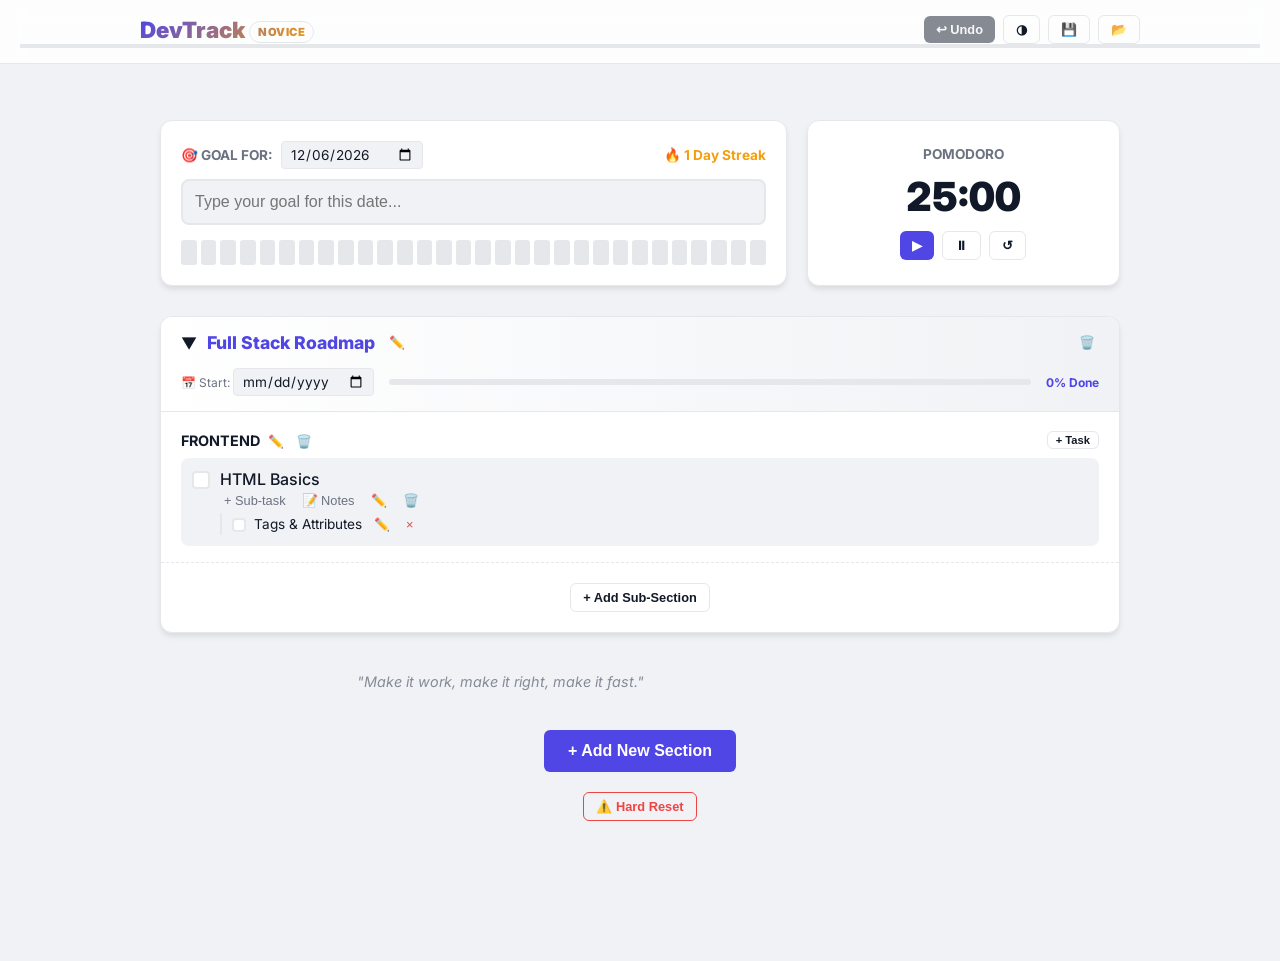
==== index.html @ cfd08320 "Rename checklist.html to index.html" ====
<!DOCTYPE html>
<html lang="en">
<head>
    <meta charset="UTF-8">
    <meta name="viewport" content="width=device-width, initial-scale=1.0">
    <title>DevTrack Ultimate v11</title>
    <link href="https://fonts.googleapis.com/css2?family=Inter:wght@300;400;500;700;900&display=swap" rel="stylesheet">
    <style>
        :root {
            --bg: #f0f2f5; --surface: #ffffff; --surface-glass: rgba(255, 255, 255, 0.85);
            --text: #111827; --text-sub: #6b7280; --border: #e5e7eb;
            --primary: #4f46e5; --accent: #f59e0b; --success: #10b981; --danger: #ef4444;
            --shadow-md: 0 4px 6px -1px rgba(0, 0, 0, 0.1);
            --heat-0: #e5e7eb; --heat-1: #c7d2fe; --heat-2: #818cf8; --heat-3: #6366f1; --heat-4: #312e81;
        }
        [data-theme="dark"] {
            --bg: #0f172a; --surface: #1e293b; --surface-glass: rgba(30, 41, 59, 0.85);
            --text: #f1f5f9; --text-sub: #94a3b8; --border: #334155; --primary: #818cf8; --accent: #fbbf24;
            --heat-0: #1e293b; --heat-1: #1e3a8a; --heat-2: #3730a3; --heat-3: #6366f1; --heat-4: #818cf8;
        }

        * { box-sizing: border-box; outline: none; }
        body { font-family: 'Inter', sans-serif; background-color: var(--bg); color: var(--text); margin: 0; padding-top: 110px; padding-bottom: 80px; transition: 0.3s; }

        /* HEADER */
        .header-container {
            position: fixed; top: 0; left: 0; right: 0; background: var(--surface-glass);
            backdrop-filter: blur(12px); -webkit-backdrop-filter: blur(12px);
            border-bottom: 1px solid var(--border); z-index: 1000; padding: 15px 20px;
        }
        .header-inner { max-width: 1000px; margin: 0 auto; display: flex; justify-content: space-between; align-items: center; }
        h1 { margin: 0; font-size: 1.4rem; font-weight: 900; background: linear-gradient(135deg, var(--primary), var(--accent)); -webkit-background-clip: text; -webkit-text-fill-color: transparent; }
        
        .rank-badge { font-size: 0.7rem; vertical-align: middle; border: 1px solid var(--border); padding: 3px 8px; border-radius: 12px; color: var(--text); text-transform: uppercase; letter-spacing: 0.5px; }

        /* DASHBOARD */
        .container { max-width: 1000px; margin: 0 auto; padding: 0 20px; }
        .dashboard-grid { display: grid; grid-template-columns: 2fr 1fr; gap: 20px; margin-bottom: 30px; margin-top: 10px; }
        .card { background: var(--surface); border-radius: 12px; padding: 20px; box-shadow: var(--shadow-md); border: 1px solid var(--border); }
        
        /* Heatmap */
        .heatmap-grid { display: flex; gap: 4px; margin-top: 15px; height: 25px; align-items: flex-end; }
        .heat-cell { flex: 1; border-radius: 3px; background: var(--heat-0); height: 100%; transition: 0.3s; position: relative; }
        .heat-cell:hover::after { content: attr(data-tooltip); position: absolute; bottom: 30px; left: 50%; transform: translateX(-50%); background: var(--text); color: var(--bg); padding: 4px 8px; font-size: 0.7rem; border-radius: 4px; white-space: nowrap; }

        .focus-input { width: 100%; padding: 12px; border: 2px solid var(--border); border-radius: 8px; background: var(--bg); color: var(--text); font-size: 1rem; transition: 0.3s; }
        .focus-input:focus { border-color: var(--primary); }

        /* Timer */
        .timer-display { font-size: 2.5rem; font-weight: 900; text-align: center; color: var(--text); margin: 10px 0; font-variant-numeric: tabular-nums; }
        .timer-controls { display: flex; justify-content: center; gap: 8px; }

        /* LIST STYLES */
        .section-card { background: var(--surface); border-radius: 12px; margin-bottom: 20px; box-shadow: var(--shadow-md); border: 1px solid var(--border); overflow: hidden; animation: slideUp 0.4s ease; }
        .section-header { padding: 15px 20px; background: linear-gradient(to right, var(--surface), var(--bg)); border-bottom: 1px solid var(--border); display: flex; flex-direction: column; gap: 10px; }
        .section-title { font-size: 1.1rem; font-weight: 800; color: var(--primary); }
        
        .section-stats { display: flex; justify-content: space-between; align-items: center; font-size: 0.75rem; color: var(--text-sub); margin-top: 5px; }
        .mini-progress-track { flex: 1; height: 6px; background: var(--border); margin: 0 15px; border-radius: 4px; overflow: hidden; }
        .mini-progress-fill { height: 100%; background: var(--primary); width: 0%; transition: width 0.4s; }

        .subsection-block { padding: 0 20px; margin-bottom: 10px; border-bottom: 1px dashed var(--border); padding-bottom: 10px; }
        .subsection-header { display: flex; justify-content: space-between; align-items: center; padding: 8px 0; }
        .subsection-title { font-weight: 700; font-size: 0.9rem; text-transform: uppercase; color: var(--text); }

        .task-item { background: var(--bg); border-radius: 8px; padding: 10px; margin-bottom: 6px; border: 1px solid transparent; transition: 0.2s; }
        .task-item:hover { border-color: var(--primary); background: var(--surface); }
        .task-main-row { display: flex; align-items: flex-start; gap: 10px; }
        
        .subtask-container { margin-left: 28px; margin-top: 5px; border-left: 2px solid var(--border); padding-left: 10px; }
        .subtask-item { display: flex; align-items: center; gap: 8px; padding: 3px 0; font-size: 0.85rem; }

        /* Controls */
        .btn { border: none; padding: 6px 12px; border-radius: 6px; cursor: pointer; font-weight: 600; font-size: 0.8rem; transition: 0.2s; }
        .btn:hover { transform: translateY(-1px); }
        .btn-primary { background: var(--primary); color: white; }
        .btn-outline { background: transparent; border: 1px solid var(--border); color: var(--text); }
        .btn-undo { background: var(--text); color: var(--bg); }
        .tool-btn { cursor: pointer; background: none; border: none; color: var(--text-sub); padding: 0 4px; font-size: 0.8rem; }
        .tool-btn:hover { color: var(--primary); }
        
        .checkbox { min-width: 18px; height: 18px; border: 2px solid var(--border); border-radius: 4px; cursor: pointer; display: flex; align-items: center; justify-content: center; background: var(--surface); margin-top: 2px; }
        .checkbox.checked { background: var(--success); border-color: var(--success); }
        .checkbox.checked::after { content: '✔'; color: white; font-size: 10px; }
        
        .date-picker { background: var(--bg); border: 1px solid var(--border); color: var(--text); padding: 4px 8px; border-radius: 4px; font-size: 0.85rem; cursor: pointer; font-family: inherit; }
        .notes-box { width: 100%; background: var(--text); color: var(--bg); padding: 8px; border-radius: 6px; margin-top: 5px; display: none; font-family: monospace; font-size: 0.85rem; }
        .completed .text-content { text-decoration: line-through; opacity: 0.6; }
        
        /* Utils */
        .progress-track { width: 100%; height: 4px; background: var(--border); margin-top: 0; }
        .progress-fill { height: 100%; background: linear-gradient(90deg, var(--primary), var(--accent)); width: 0%; transition: width 0.5s; }
        #confetti-canvas { position: fixed; top: 0; left: 0; pointer-events: none; z-index: 9999; }
        #toast { position: fixed; bottom: 20px; right: 20px; background: var(--text); color: var(--bg); padding: 10px 20px; border-radius: 8px; display: none; z-index: 2000; }
        .quote-area { text-align: center; font-style: italic; color: var(--text-sub); font-size: 0.9rem; margin: 40px 0; opacity: 0.8; }
        @keyframes slideUp { from { transform: translateY(10px); opacity: 0; } to { opacity: 1; transform: translateY(0); } }
        @media (max-width: 700px) { .dashboard-grid { grid-template-columns: 1fr; } }
    </style>
</head>
<body>

    <canvas id="confetti-canvas"></canvas>
    <div id="toast">Saved!</div>

    <div class="header-container">
        <div class="header-inner">
            <h1>DevTrack <span class="rank-badge" id="rank-badge">Novice</span></h1>
            <div style="display:flex; gap:8px; align-items:center;">
                <button class="btn btn-undo" onclick="undoAction()" id="undo-btn" style="opacity:0.5; pointer-events:none;">↩ Undo</button>
                <button class="btn btn-outline" onclick="toggleTheme()">◑</button>
                <button class="btn btn-outline" onclick="exportData()">💾</button>
                <label class="btn btn-outline" style="cursor:pointer">📂 <input type="file" style="display:none" onchange="importData(this)"></label>
            </div>
        </div>
        <div class="progress-track"><div class="progress-fill" id="global-progress"></div></div>
    </div>

    <div class="container">
        <div class="dashboard-grid">
            <div class="card">
                <div style="display:flex; justify-content:space-between; align-items:center; margin-bottom:10px;">
                    <div style="display:flex; align-items:center; gap:8px;">
                        <span style="font-weight:bold; color:var(--text-sub); font-size:0.85rem;">🎯 GOAL FOR:</span>
                        <input type="date" id="daily-date" class="date-picker" onchange="updateDailyDate(this.value)">
                    </div>
                    <span id="streak-display" style="color:var(--accent); font-weight:bold; font-size:0.85rem;">🔥 0 Days</span>
                </div>
                <input type="text" id="daily-goal" class="focus-input" placeholder="Type your goal for this date..." oninput="saveDaily()">
                <div class="heatmap-grid" id="heatmap"></div>
            </div>
            
            <div class="card" style="text-align:center; display:flex; flex-direction:column; justify-content:center;">
                <div style="font-weight:bold; color:var(--text-sub); font-size:0.85rem;">POMODORO</div>
                <div class="timer-display" id="timer-display">25:00</div>
                <div class="timer-controls">
                    <button class="btn btn-primary" onclick="startTimer()">▶</button>
                    <button class="btn btn-outline" onclick="pauseTimer()">⏸</button>
                    <button class="btn btn-outline" onclick="resetTimer()">↺</button>
                </div>
            </div>
        </div>
    </div>

    <div class="container" id="app"></div>

    <div class="container quote-area" id="quote-display"></div>

    <div class="container" style="text-align: center; margin-bottom: 60px;">
        <button class="btn btn-primary" style="padding: 12px 24px; font-size: 1rem;" onclick="addSection()">+ Add New Section</button>
        <br><br>
        <button class="btn btn-outline" style="color:var(--danger); border-color:var(--danger);" onclick="resetAll()">⚠️ Hard Reset</button>
    </div>

    <script>
        // --- DATA & STATE ---
        const initialData = [{ id: 1, title: "Full Stack Roadmap", startDate: "", collapsed: false, subsections: [{ id: 101, title: "Frontend", tasks: [{ id: 1001, text: "HTML Basics", completed: false, notes: "", subtasks: [{ id: 10001, text: "Tags & Attributes", completed: false }] }] }] }];
        const quotes = ["Code is like humor. When you have to explain it, it’s bad.", "Fix the cause, not the symptom.", "Make it work, make it right, make it fast.", "Simplicity is the soul of efficiency.", "Experience is the name everyone gives to their mistakes."];
        
        let data = JSON.parse(localStorage.getItem('dt_v11_data')) || initialData;
        // Daily object now stores 'date' as the currently selected date for the goal
        let daily = JSON.parse(localStorage.getItem('dt_v11_daily')) || { goal: "", date: "", streak: 0, lastVisit: "" };
        let historyStack = [];
        let darkMode = localStorage.getItem('dt_v11_theme') === 'dark';

        // --- CORE FUNCTIONS ---
        const save = () => { localStorage.setItem('dt_v11_data', JSON.stringify(data)); render(); };
        const saveState = () => { if(historyStack.length>20) historyStack.shift(); historyStack.push(JSON.parse(JSON.stringify(data))); updateUndo(); };
        const undoAction = () => { if(historyStack.length===0)return; data=historyStack.pop(); save(); updateUndo(); showToast("Undone"); };
        const updateUndo = () => { const b=document.getElementById('undo-btn'); b.style.opacity=historyStack.length>0?'1':'0.5'; b.style.pointerEvents=historyStack.length>0?'auto':'none'; };
        const linkify = (t) => t.replace(/(https?:\/\/[^\s]+)/g, '<a href="$1" target="_blank" style="color:var(--primary);text-decoration:underline;">link</a>');
        const showToast = (m) => { const t=document.getElementById('toast'); t.innerText=m; t.style.display='block'; setTimeout(()=>t.style.display='none',2000); };

        // --- RENDER ENGINE ---
        function render() {
            const app = document.getElementById('app'); app.innerHTML = '';
            let globalTotal = 0, globalDone = 0;
            const heatmapCounts = {};

            data.forEach((sec, sI) => {
                let secTotal = 0, secDone = 0;
                const countItem = (item, isGlobal) => {
                    if(isGlobal) { globalTotal++; if(item.completed) globalDone++; }
                    secTotal++; if(item.completed) secDone++;
                    if(item.completed && item.completedDate) {
                        const d = new Date(item.completedDate).toDateString();
                        heatmapCounts[d] = (heatmapCounts[d]||0)+1; 
                    }
                };

                // Calc Stats
                sec.subsections.forEach(sub => {
                    sub.tasks.forEach(task => {
                        countItem(task, true);
                        if(task.subtasks) task.subtasks.forEach(st => countItem(st, true));
                    });
                });
                const secPct = secTotal === 0 ? 0 : Math.round((secDone/secTotal)*100);

                // Build HTML
                const secDiv = document.createElement('div'); secDiv.className = 'section-card';
                secDiv.innerHTML = `
                    <div class="section-header">
                        <div style="display:flex; justify-content:space-between; align-items:center;">
                            <div style="display:flex; gap:10px; align-items:center; cursor:pointer;" onclick="toggleCollapse(${sI})">
                                <span>${sec.collapsed?'▶':'▼'}</span> <span class="section-title">${sec.title}</span> <button class="tool-btn" onclick="event.stopPropagation(); editSection(${sI})">✏️</button>
                            </div>
                            <button class="tool-btn" style="color:var(--danger)" onclick="deleteSection(${sI})">🗑️</button>
                        </div>
                        <div class="section-stats">
                            <span>📅 Start: <input type="date" class="date-picker" value="${sec.startDate||''}" onchange="updateSectionDate(${sI},this.value)"></span>
                            <div class="mini-progress-track"><div class="mini-progress-fill" style="width:${secPct}%"></div></div>
                            <span style="font-weight:bold; color:var(--primary);">${secPct}% Done</span>
                        </div>
                    </div>`;
                
                if(!sec.collapsed) {
                    const content = document.createElement('div'); content.style.padding="10px 0";
                    sec.subsections.forEach((sub, subI) => {
                        const subDiv = document.createElement('div'); subDiv.className='subsection-block';
                        subDiv.innerHTML = `<div class="subsection-header">
                            <div><span class="subsection-title">${sub.title}</span> <button class="tool-btn" onclick="editSub(${sI},${subI})">✏️</button> <button class="tool-btn" style="color:var(--danger)" onclick="deleteSub(${sI},${subI})">🗑️</button></div>
                            <button class="btn btn-outline" style="padding:2px 8px; font-size:0.7rem;" onclick="addTask(${sI},${subI})">+ Task</button>
                        </div>`;
                        
                        sub.tasks.forEach((task, tI) => {
                            const taskDiv = document.createElement('div'); taskDiv.className = `task-item ${task.completed?'completed':''}`;
                            let html = `<div class="task-main-row">
                                <div class="checkbox ${task.completed?'checked':''}" onclick="toggleTask(${sI},${subI},${tI})"></div>
                                <div style="flex:1">
                                    <div class="text-content" style="font-weight:500;">${linkify(task.text)}</div>
                                    <div style="font-size:0.75rem; margin-top:4px; display:flex; gap:8px;">
                                        <button class="tool-btn" onclick="addSubTask(${sI},${subI},${tI})">+ Sub-task</button>
                                        <button class="tool-btn" onclick="toggleNote(${sI},${subI},${tI})">📝 Notes</button>
                                        <button class="tool-btn" onclick="editTask(${sI},${subI},${tI})">✏️</button>
                                        <button class="tool-btn" style="color:var(--danger)" onclick="deleteTask(${sI},${subI},${tI})">🗑️</button>
                                    </div>
                                    <textarea id="note-${sI}-${subI}-${tI}" class="notes-box" oninput="saveNote(${sI},${subI},${tI},this.value)">${task.notes||''}</textarea>
                                </div>
                            </div>`;
                            
                            if(task.subtasks && task.subtasks.length > 0) {
                                html += `<div class="subtask-container">`;
                                task.subtasks.forEach((st, stI) => {
                                    html += `<div class="subtask-item ${st.completed?'completed':''}">
                                        <div class="checkbox ${st.completed?'checked':''}" style="min-width:14px; height:14px;" onclick="toggleSubTask(${sI},${subI},${tI},${stI})"></div>
                                        <span class="text-content">${linkify(st.text)}</span>
                                        <button class="tool-btn" onclick="editSubTask(${sI},${subI},${tI},${stI})">✏️</button>
                                        <button class="tool-btn" style="color:var(--danger)" onclick="deleteSubTask(${sI},${subI},${tI},${stI})">×</button>
                                    </div>`;
                                });
                                html += `</div>`;
                            }
                            taskDiv.innerHTML = html; subDiv.appendChild(taskDiv);
                        });
                        content.appendChild(subDiv);
                    });
                    content.innerHTML += `<div style="text-align:center; padding:10px;"><button class="btn btn-outline" onclick="addSub(${sI})">+ Add Sub-Section</button></div>`;
                    secDiv.appendChild(content);
                }
                app.appendChild(secDiv);
            });

            const pct = globalTotal===0?0:Math.round((globalDone/globalTotal)*100);
            document.getElementById('global-progress').style.width = `${pct}%`;
            const ranks = ["Novice", "Apprentice", "Developer", "Engineer", "Tech Lead"];
            document.getElementById('rank-badge').innerText = ranks[Math.floor((pct/101)*5)] || "Novice";
            renderHeatmap(heatmapCounts);
        }

        // --- ACTIONS ---
        const addSection = () => { const t=prompt("Section:"); if(t){ saveState(); data.push({id:Date.now(), title:t, startDate:"", collapsed:false, subsections:[]}); save(); }};
        const editSection = (i) => { const t=prompt("Rename:", data[i].title); if(t){ saveState(); data[i].title=t; save(); }};
        const deleteSection = (i) => { if(confirm("Delete?")){ saveState(); data.splice(i,1); save(); }};
        const updateSectionDate = (i,v) => { data[i].startDate=v; save(); };
        const toggleCollapse = (i) => { data[i].collapsed=!data[i].collapsed; save(); };
        const addSub = (i) => { const t=prompt("Sub-Section:"); if(t){ saveState(); data[i].subsections.push({id:Date.now(), title:t, tasks:[]}); save(); }};
        const editSub = (i,j) => { const t=prompt("Rename:", data[i].subsections[j].title); if(t){ saveState(); data[i].subsections[j].title=t; save(); }};
        const deleteSub = (i,j) => { if(confirm("Delete?")){ saveState(); data[i].subsections.splice(j,1); save(); }};
        const addTask = (i,j) => { const t=prompt("Task:"); if(t){ saveState(); data[i].subsections[j].tasks.push({id:Date.now(), text:t, completed:false, notes:"", subtasks:[]}); save(); }};
        const editTask = (i,j,k) => { const t=prompt("Rename:", data[i].subsections[j].tasks[k].text); if(t){ saveState(); data[i].subsections[j].tasks[k].text=t; save(); }};
        const deleteTask = (i,j,k) => { if(confirm("Delete?")){ saveState(); data[i].subsections[j].tasks.splice(k,1); save(); }};
        const toggleTask = (i,j,k) => { saveState(); const t=data[i].subsections[j].tasks[k]; t.completed=!t.completed; t.completedDate=t.completed?new Date().toISOString():null; if(t.completed)fireConfetti(); save(); };
        const addSubTask = (i,j,k) => { const t=prompt("Sub-Task:"); if(t){ saveState(); if(!data[i].subsections[j].tasks[k].subtasks) data[i].subsections[j].tasks[k].subtasks=[]; data[i].subsections[j].tasks[k].subtasks.push({id:Date.now(), text:t, completed:false}); save(); }};
        const editSubTask = (i,j,k,l) => { const t=prompt("Rename:", data[i].subsections[j].tasks[k].subtasks[l].text); if(t){ saveState(); data[i].subsections[j].tasks[k].subtasks[l].text=t; save(); }};
        const deleteSubTask = (i,j,k,l) => { saveState(); data[i].subsections[j].tasks[k].subtasks.splice(l,1); save(); };
        const toggleSubTask = (i,j,k,l) => { saveState(); const st=data[i].subsections[j].tasks[k].subtasks[l]; st.completed=!st.completed; st.completedDate=st.completed?new Date().toISOString():null; if(st.completed)fireConfetti(); save(); };
        const toggleNote = (i,j,k) => { const n=document.getElementById(`note-${i}-${j}-${k}`); n.style.display=n.style.display==='block'?'none':'block'; };
        const saveNote = (i,j,k,v) => { data[i].subsections[j].tasks[k].notes=v; localStorage.setItem('dt_v11_data', JSON.stringify(data)); };

        // --- DAILY LOGIC FIX ---
        function initDaily() {
            // Set default date to Today IF it's empty
            if (!daily.date) {
                // YYYY-MM-DD format for input
                const now = new Date();
                daily.date = now.toISOString().split('T')[0]; 
            }
            
            // Check Streak
            const todayStr = new Date().toDateString();
            const yest = new Date(); yest.setDate(yest.getDate()-1);
            if (daily.lastVisit === yest.toDateString()) daily.streak++;
            else if (daily.lastVisit !== todayStr && daily.lastVisit !== "") daily.streak = 1; // Reset if skipped, but ignore fresh start
            else if (daily.streak === 0) daily.streak = 1; // First visit ever

            daily.lastVisit = todayStr;
            
            // Update DOM
            document.getElementById('daily-goal').value = daily.goal;
            document.getElementById('daily-date').value = daily.date; // Set input to stored date
            document.getElementById('streak-display').innerText = `🔥 ${daily.streak} Day Streak`;
            document.getElementById('quote-display').innerText = `"${quotes[Math.floor(Math.random()*quotes.length)]}"`;
            
            localStorage.setItem('dt_v11_daily', JSON.stringify(daily));
        }

        function saveDaily() { 
            daily.goal = document.getElementById('daily-goal').value; 
            localStorage.setItem('dt_v11_daily', JSON.stringify(daily)); 
        }

        function updateDailyDate(val) {
            daily.date = val;
            localStorage.setItem('dt_v11_daily', JSON.stringify(daily));
        }

        // --- TIMER & UTILS ---
        function renderHeatmap(counts) {
            const el=document.getElementById('heatmap'); el.innerHTML=''; const today=new Date();
            for(let i=29; i>=0; i--) {
                const d=new Date(); d.setDate(today.getDate()-i); const ds=d.toDateString(); const c=counts[ds]||0;
                const cell=document.createElement('div'); cell.className='heat-cell'; cell.style.background=`var(--heat-${Math.min(c,4)})`; cell.setAttribute('data-tooltip', `${ds}: ${c} items`); el.appendChild(cell);
            }
        }
        let timerInt, timeLeft=1500, isRun=false;
        const updateTimer=()=>{const m=Math.floor(timeLeft/60).toString().padStart(2,'0'), s=(timeLeft%60).toString().padStart(2,'0'); document.getElementById('timer-display').innerText=`${m}:${s}`; document.title=isRun?`(${m}:${s})`:"DevTrack";};
        const startTimer=()=>{if(isRun)return;isRun=true;timerInt=setInterval(()=>{timeLeft--;updateTimer();if(timeLeft<=0){pauseTimer();alert("Time's Up!");timeLeft=1500;updateTimer();}},1000);};
        const pauseTimer=()=>{clearInterval(timerInt);isRun=false;updateTimer();};
        const resetTimer=()=>{pauseTimer();timeLeft=1500;updateTimer();};
        function fireConfetti(){
            const ctx=document.getElementById('confetti-canvas').getContext('2d'); let w=window.innerWidth,h=window.innerHeight,p=[];
            document.getElementById('confetti-canvas').width=w;document.getElementById('confetti-canvas').height=h;
            for(let i=0;i<40;i++)p.push({x:Math.random()*w,y:Math.random()*h-h,c:`hsl(${Math.random()*360},100%,50%)`,s:Math.random()*6+2,v:Math.random()*5+2});
            let o=1;function l(){ctx.clearRect(0,0,w,h);o-=0.02;p.forEach(a=>{a.y+=a.v;ctx.fillStyle=a.c;ctx.globalAlpha=o;ctx.fillRect(a.x,a.y,a.s,a.s)});if(o>0)requestAnimationFrame(l);else ctx.clearRect(0,0,w,h);}l();
        }
        const resetAll=()=>{if(confirm("Reset everything?")){localStorage.clear();location.reload();}};
        const exportData=()=>{const a=document.createElement("a");a.href="data:text/json;charset=utf-8,"+encodeURIComponent(JSON.stringify(data));a.download="devtrack_backup.json";a.click();};
        const importData=(el)=>{const r=new FileReader();r.onload=e=>{saveState();data=JSON.parse(e.target.result);save();alert("Imported!");};r.readAsText(el.files[0]);};
        const toggleTheme=()=>{darkMode=!darkMode;document.documentElement.setAttribute('data-theme',darkMode?'dark':'light');localStorage.setItem('dt_v11_theme',darkMode?'dark':'light');};
        if(darkMode)toggleTheme();

        initDaily(); render();
    </script>
</body>
</html>
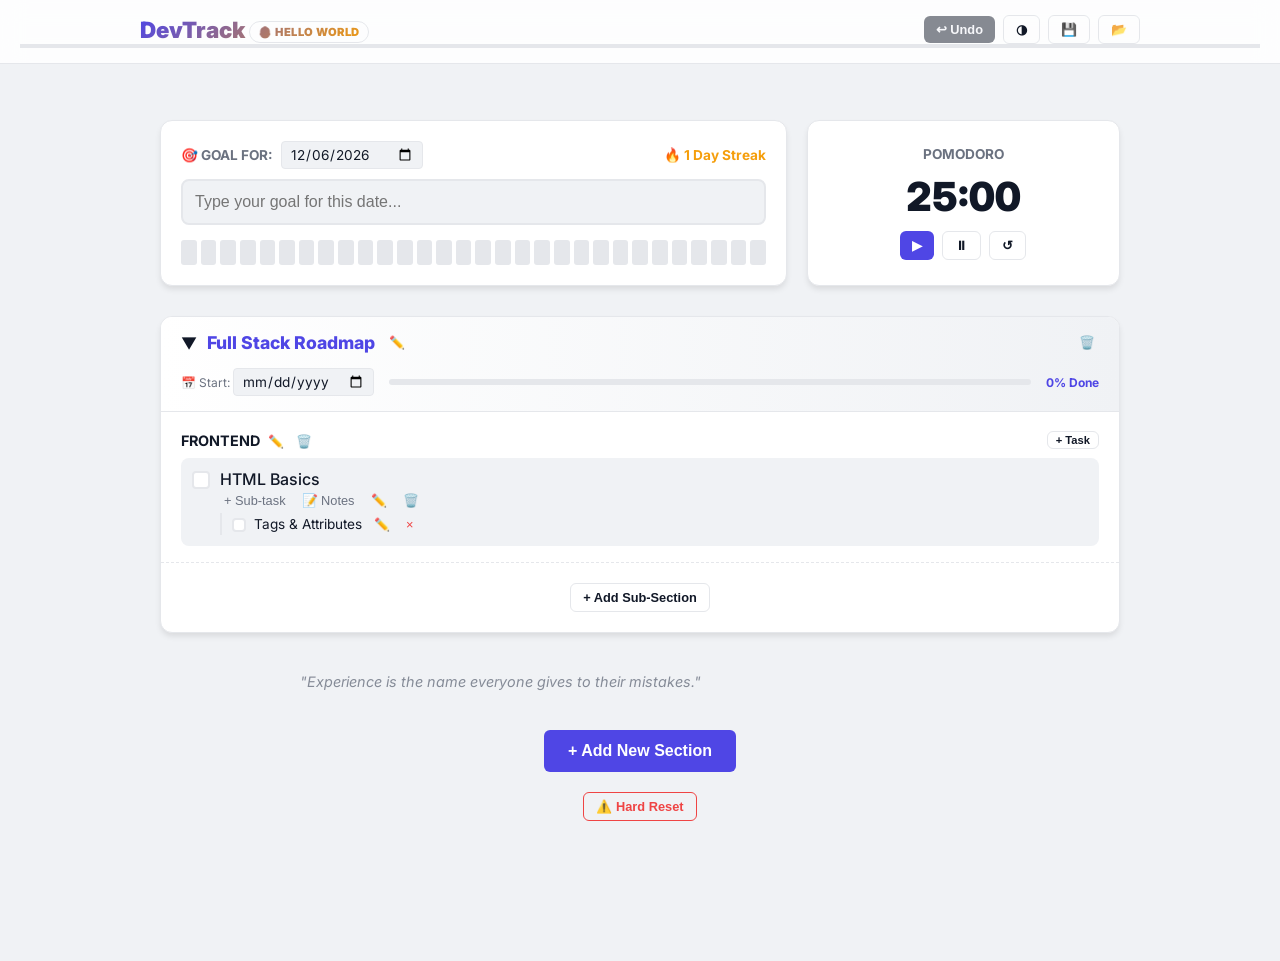
==== commit 379c05a3: "Update rank badges with new titles and emojis" ====
--- a/index.html
+++ b/index.html
@@ -262,8 +262,19 @@
 
             const pct = globalTotal===0?0:Math.round((globalDone/globalTotal)*100);
             document.getElementById('global-progress').style.width = `${pct}%`;
-            const ranks = ["Novice", "Apprentice", "Developer", "Engineer", "Tech Lead"];
-            document.getElementById('rank-badge').innerText = ranks[Math.floor((pct/101)*5)] || "Novice";
+            const ranks = [
+                "👶 Hello World",       // 0-9%
+                "💻 Script Kiddie",     // 10-19%
+                "🐛 Bug Hunter",        // 20-29%
+                "🛠️ Apprentice",        // 30-39%
+                "☕ Junior Dev",        // 40-49%
+                "🚀 Developer",         // 50-59%
+                "🔥 Senior Dev",        // 60-69%
+                "🏗️ Lead Engineer",     // 70-79%
+                "🏛️ System Architect",  // 80-89%
+                "👑 God Mode"           // 90-100%
+            ];
+            document.getElementById('rank-badge').innerText = ranks[Math.floor((pct/10))] || "👶 Hello World";
             renderHeatmap(heatmapCounts);
         }
 
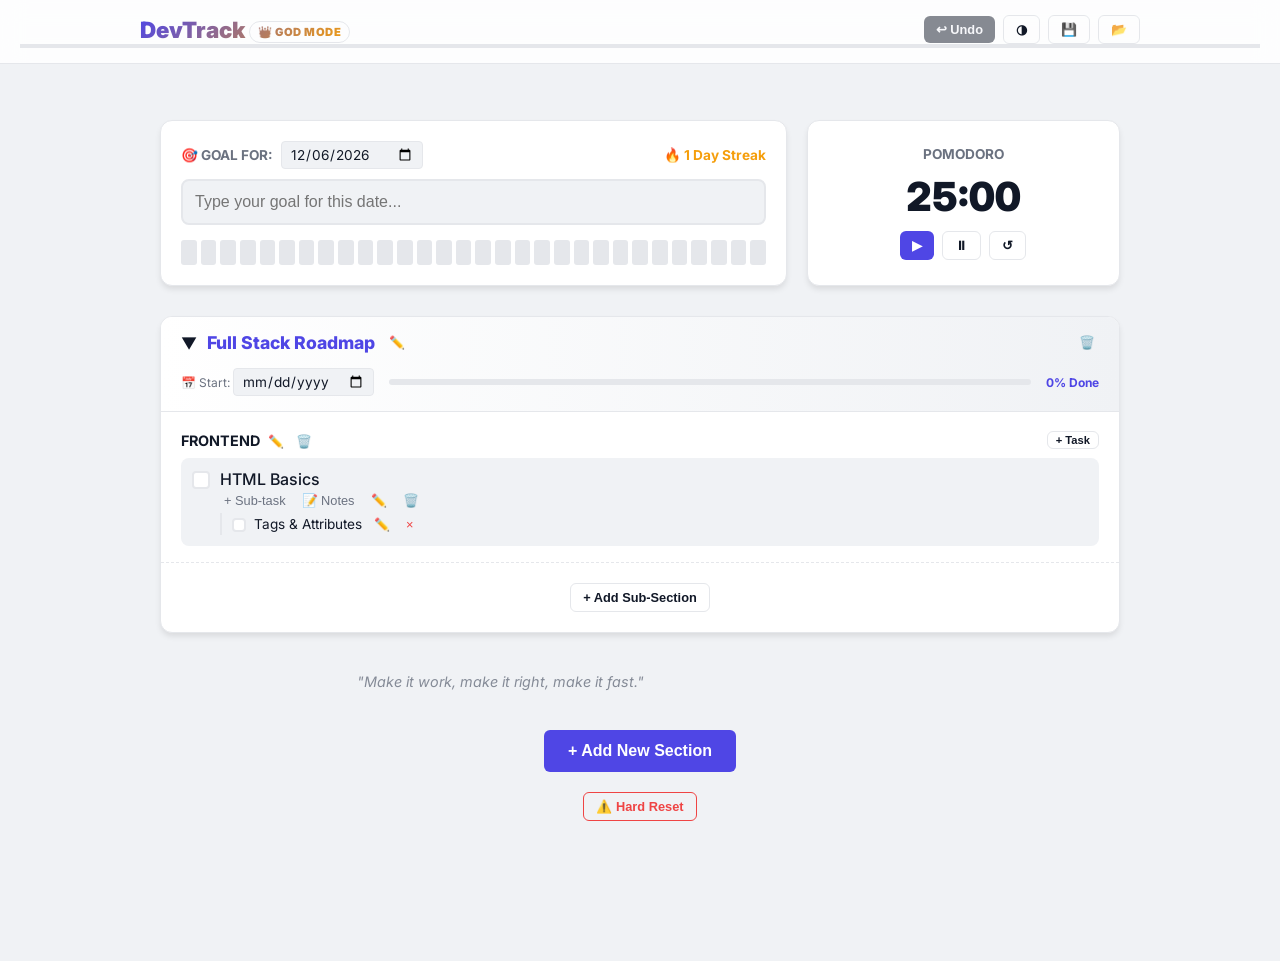
==== commit 29edb013: "Update rank labels and default value in index.html" ====
--- a/index.html
+++ b/index.html
@@ -263,18 +263,18 @@
             const pct = globalTotal===0?0:Math.round((globalDone/globalTotal)*100);
             document.getElementById('global-progress').style.width = `${pct}%`;
             const ranks = [
-                "👶 Hello World",       // 0-9%
-                "💻 Script Kiddie",     // 10-19%
-                "🐛 Bug Hunter",        // 20-29%
-                "🛠️ Apprentice",        // 30-39%
-                "☕ Junior Dev",        // 40-49%
+               "⚪ Init",              // 0-9%
+                "🔹 Script Kiddie",     // 10-19%
+                "👾 Bug Hunter",        // 20-29%
+                "⚡ Apprentice",        // 30-39%
+                "💠 Junior Dev",        // 40-49%
                 "🚀 Developer",         // 50-59%
                 "🔥 Senior Dev",        // 60-69%
-                "🏗️ Lead Engineer",     // 70-79%
-                "🏛️ System Architect",  // 80-89%
-                "👑 God Mode"           // 90-100%
+                "🏗️ Architect",         // 70-79%
+                "🌌 Lead Engineer",     // 80-89%
+                "👑 GOD MODE"           // 90-100%
             ];
-            document.getElementById('rank-badge').innerText = ranks[Math.floor((pct/10))] || "👶 Hello World";
+            document.getElementById('rank-badge').innerText = ranks[Math.floor((pct/10)), 9] || "⚪ Init";
             renderHeatmap(heatmapCounts);
         }
 
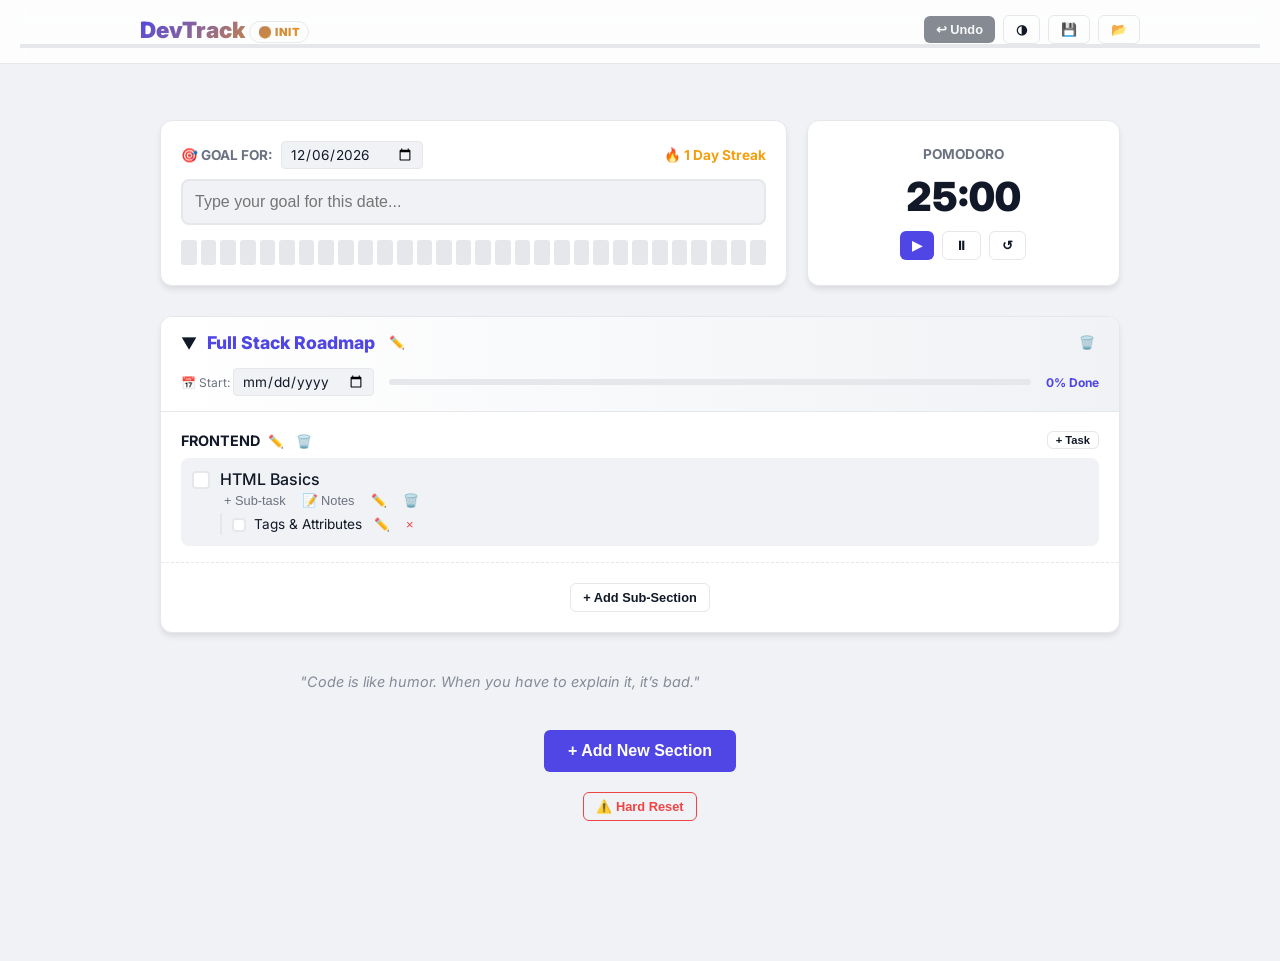
==== commit 30938451: "Fix rank badge calculation in index.html" ====
--- a/index.html
+++ b/index.html
@@ -263,7 +263,7 @@
             const pct = globalTotal===0?0:Math.round((globalDone/globalTotal)*100);
             document.getElementById('global-progress').style.width = `${pct}%`;
             const ranks = [
-               "⚪ Init",              // 0-9%
+                "⚪ Init",              // 0-9%
                 "🔹 Script Kiddie",     // 10-19%
                 "👾 Bug Hunter",        // 20-29%
                 "⚡ Apprentice",        // 30-39%
@@ -274,7 +274,7 @@
                 "🌌 Lead Engineer",     // 80-89%
                 "👑 GOD MODE"           // 90-100%
             ];
-            document.getElementById('rank-badge').innerText = ranks[Math.floor((pct/10)), 9] || "⚪ Init";
+            document.getElementById('rank-badge').innerText = ranks[Math.floor((pct/10))] || "⚪ Init";
             renderHeatmap(heatmapCounts);
         }
 
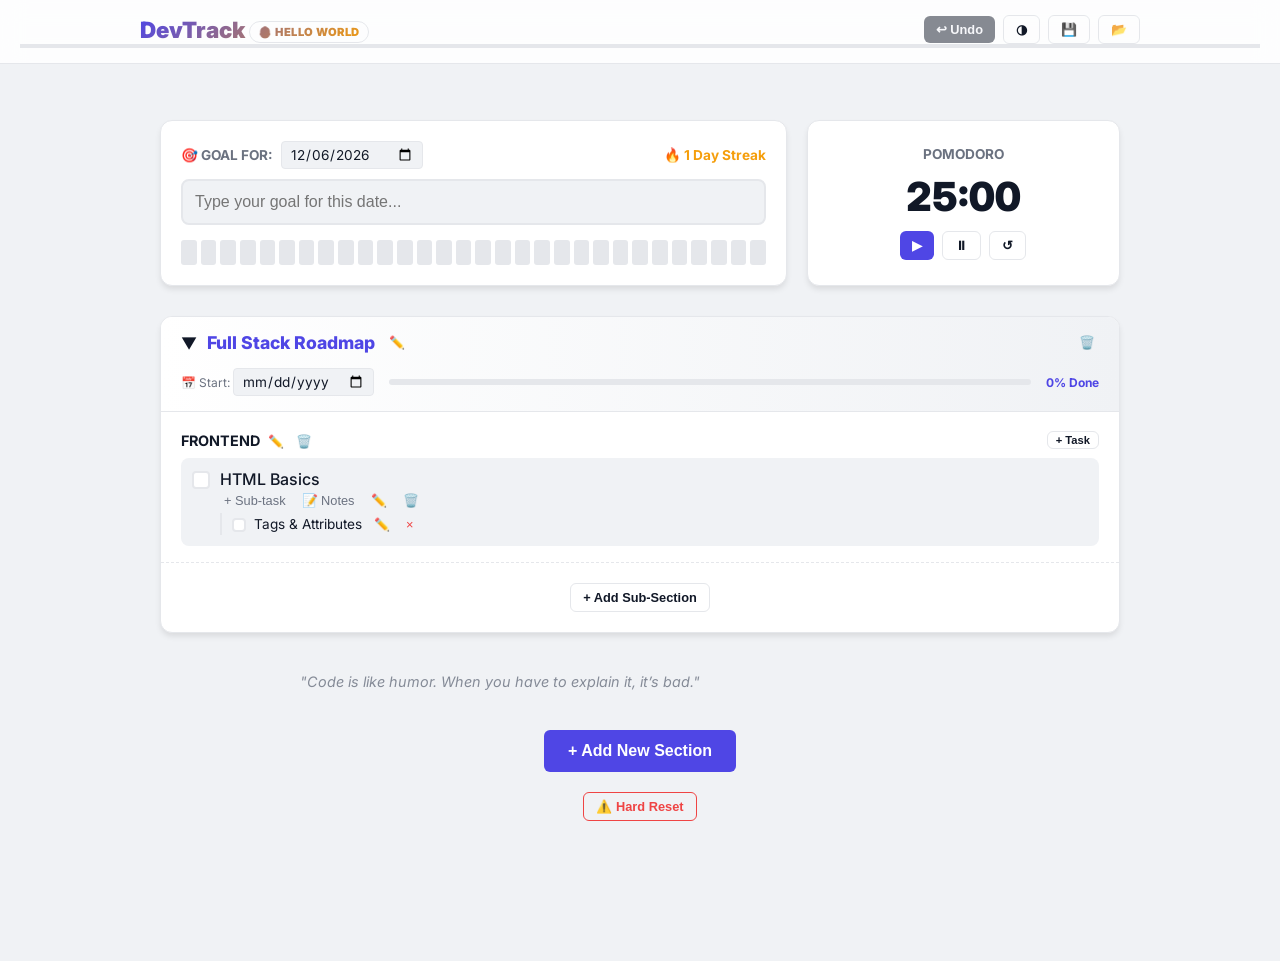
==== commit f0e2832b: "Update ranks in progress display" ====
--- a/index.html
+++ b/index.html
@@ -262,19 +262,19 @@
 
             const pct = globalTotal===0?0:Math.round((globalDone/globalTotal)*100);
             document.getElementById('global-progress').style.width = `${pct}%`;
-            const ranks = [
-                "⚪ Init",              // 0-9%
-                "🔹 Script Kiddie",     // 10-19%
-                "👾 Bug Hunter",        // 20-29%
-                "⚡ Apprentice",        // 30-39%
+           const ranks = [
+                "👶 Hello World",       // 0-9%
+                "💻 Script Kiddie",     // 10-19%
+                "🐛 Bug Hunter",        // 20-29%
+                "🛠️ Apprentice",        // 30-39%
                 "💠 Junior Dev",        // 40-49%
                 "🚀 Developer",         // 50-59%
                 "🔥 Senior Dev",        // 60-69%
-                "🏗️ Architect",         // 70-79%
+                "🏛️ System Architect",  // 70-79%
                 "🌌 Lead Engineer",     // 80-89%
-                "👑 GOD MODE"           // 90-100%
+                "👑 God Mode"           // 90-100%
             ];
-            document.getElementById('rank-badge').innerText = ranks[Math.floor((pct/10))] || "⚪ Init";
+            document.getElementById('rank-badge').innerText = ranks[Math.floor((pct/10))] || "👶 Hello World";
             renderHeatmap(heatmapCounts);
         }
 
